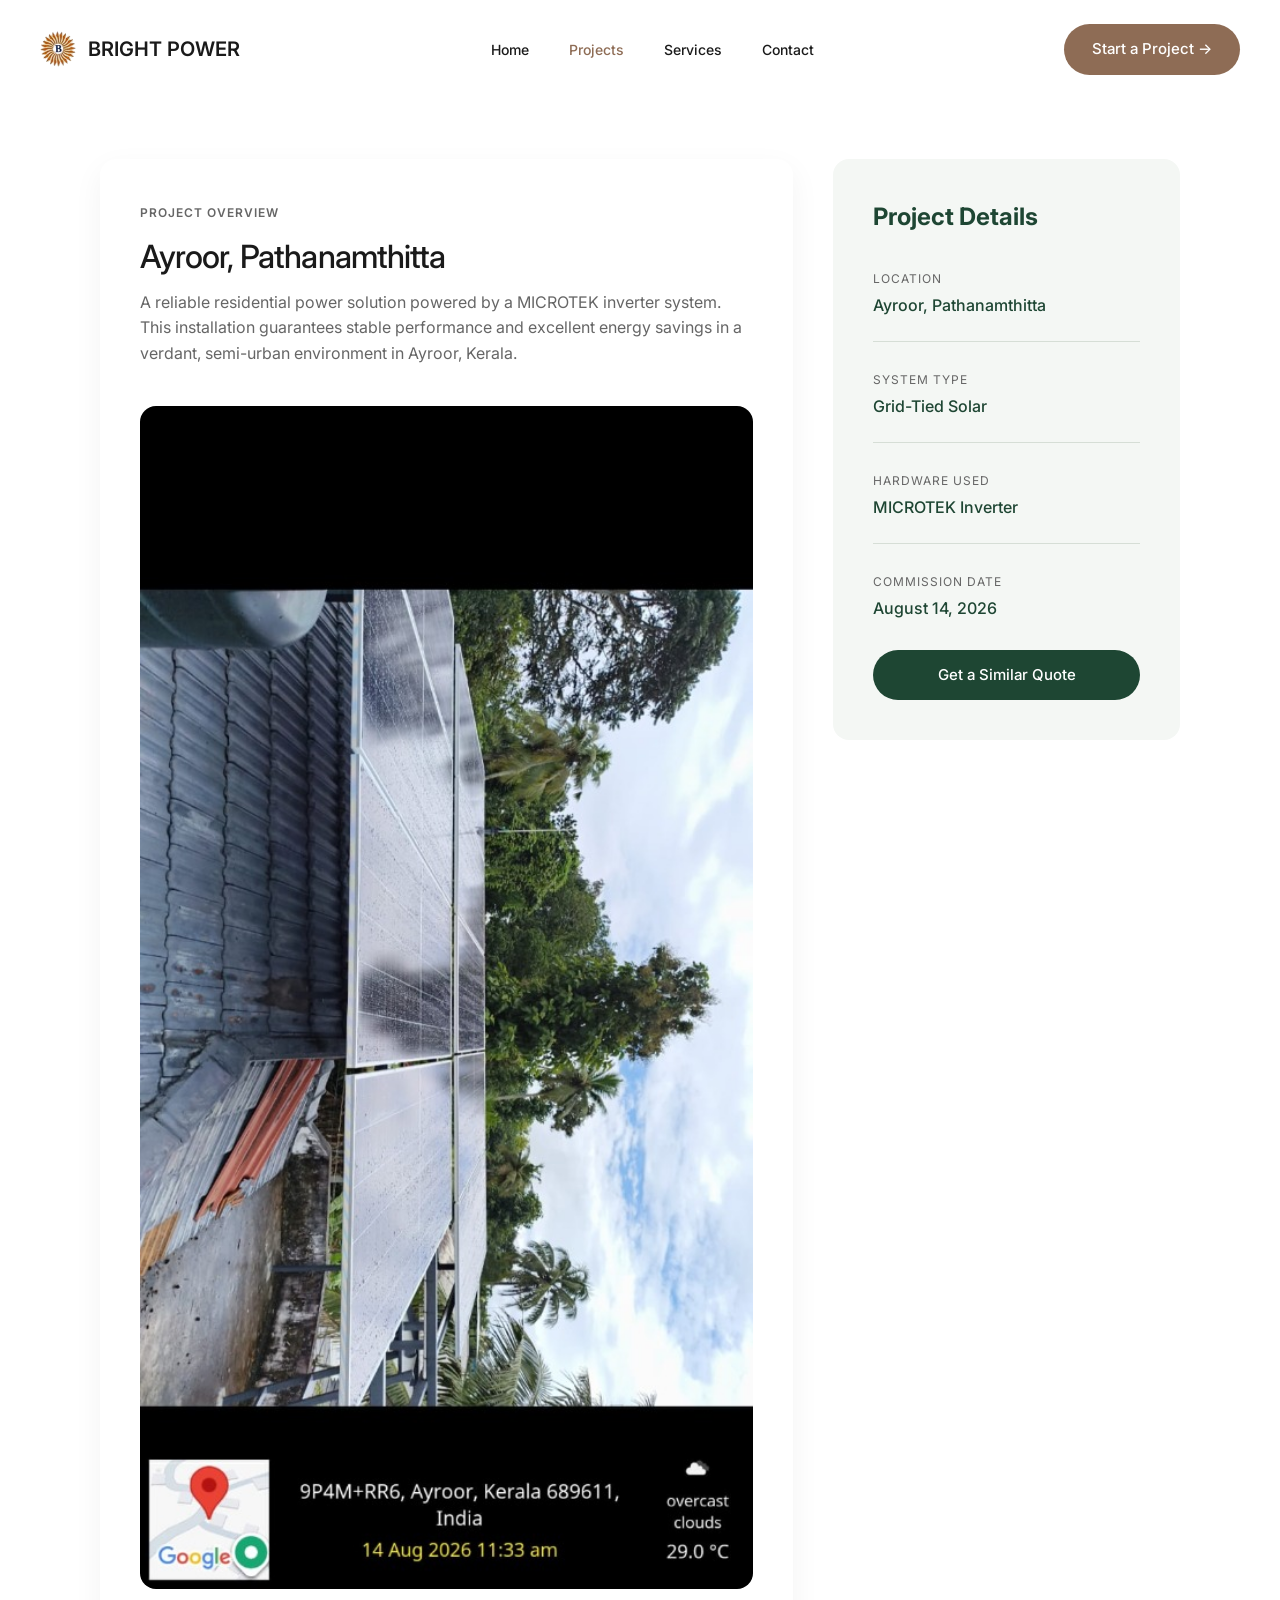
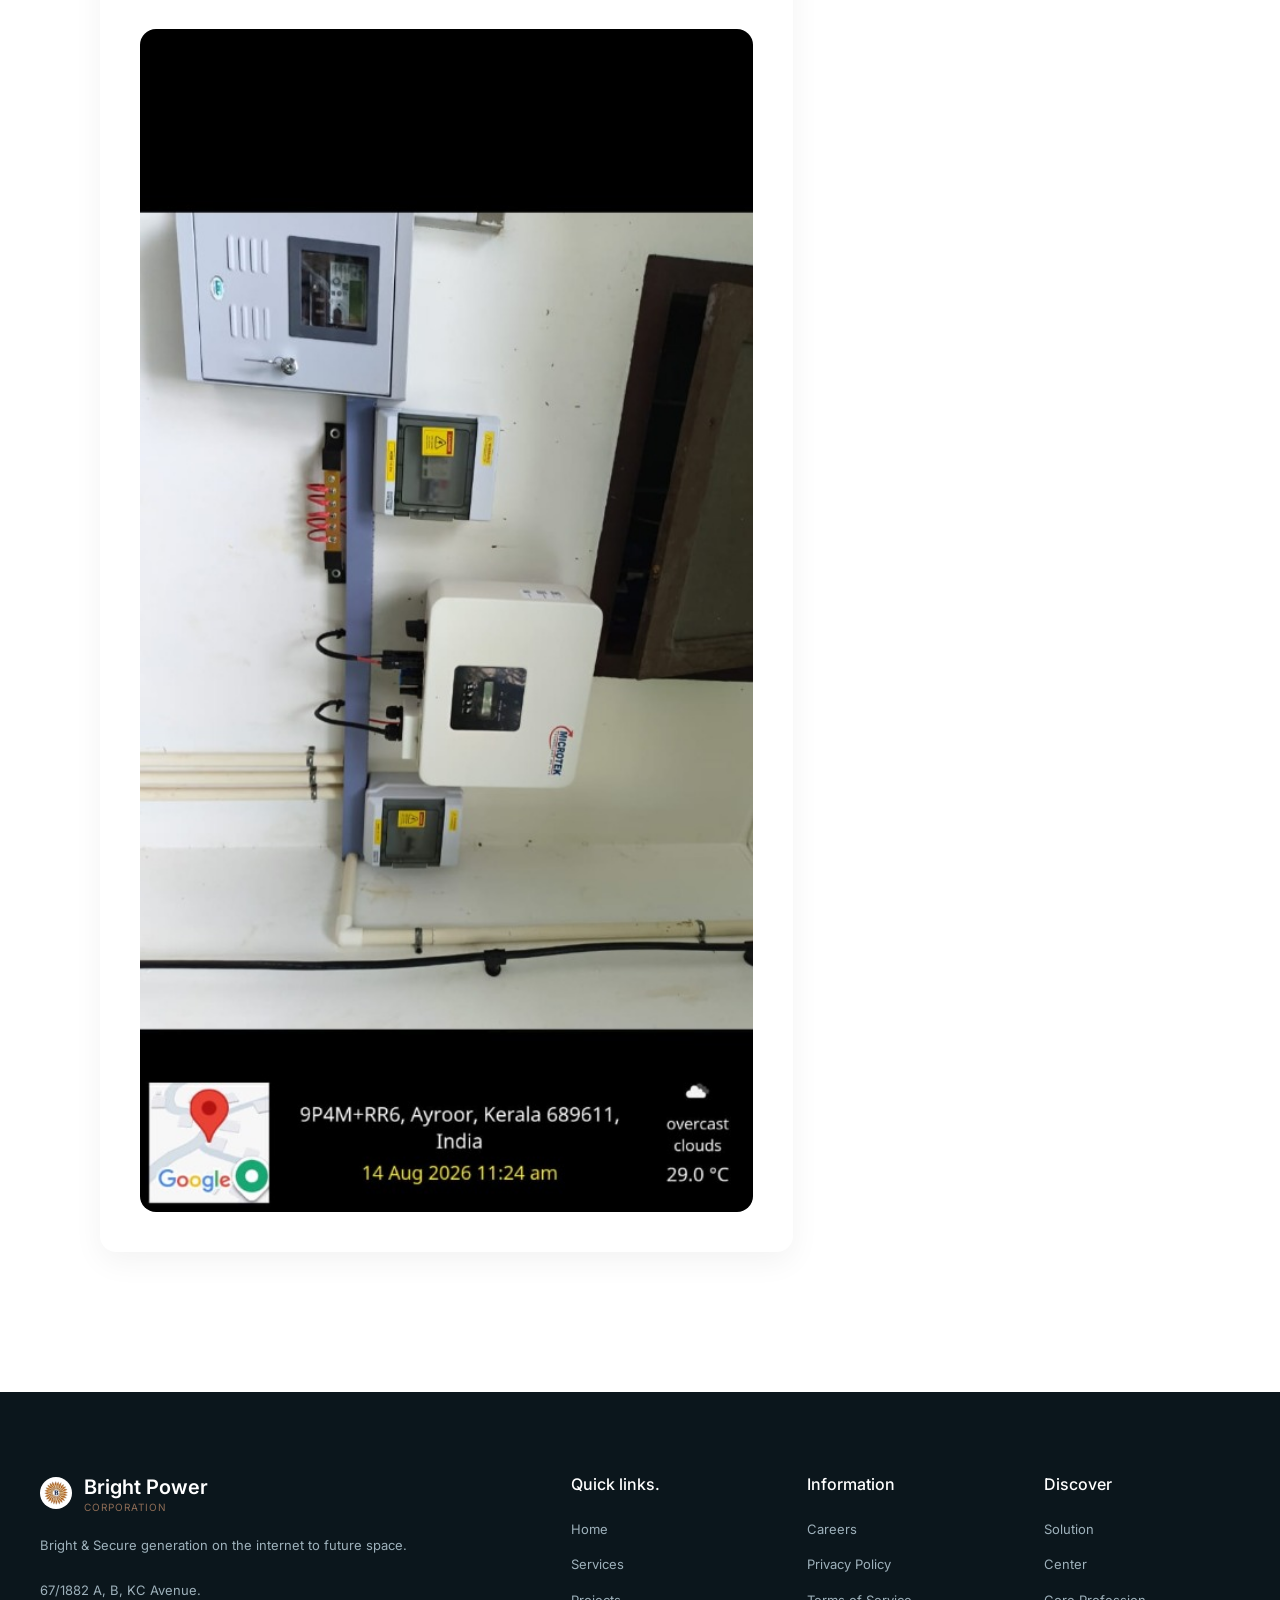
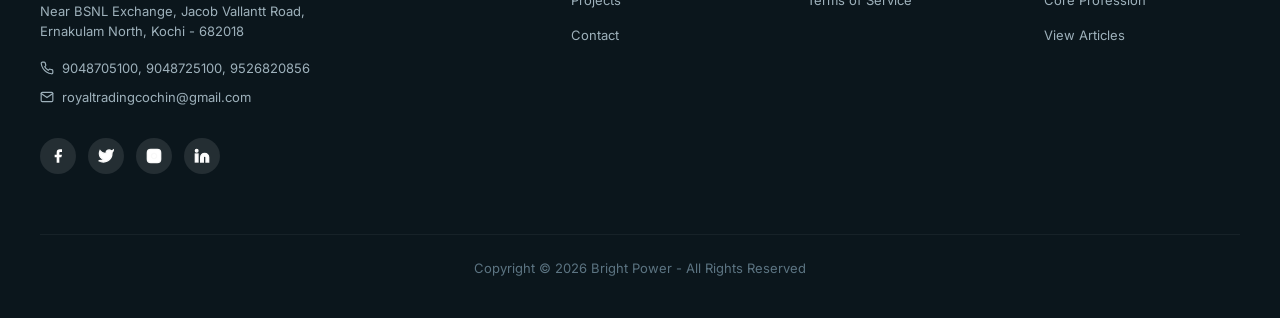
==== ayroor.html @ 122bc117 "Initial commit with fully built Bright Power 2.0 website" ====
<!DOCTYPE html>
<html lang="en">
<head>
    <meta charset="UTF-8">
    <meta name="viewport" content="width=device-width, initial-scale=1.0">
    <title>Ayroor Project | Bright Power</title>
    <link rel="stylesheet" href="style.css">
</head>
<body>

    <div class="page-wrapper">
        <header>
            <a href="index.html" class="logo">
                <img src="logo.png" alt="Bright Power Logo" style="height: 36px; width: auto; object-fit: contain;">
                BRIGHT POWER
            </a>
            <nav class="nav-links">
                <a href="index.html">Home</a>
                <a href="projects.html" style="color: var(--accent);">Projects</a>
                <a href="services.html">Services</a>
                <a href="contact.html">Contact</a>
            </nav>
            <a href="contact.html" class="btn">Start a Project &rarr;</a>
        </header>

        <div class="project-details-container" style="display: grid; grid-template-columns: 2fr 1fr; gap: 40px; padding: 60px; max-width: 1200px; margin: 0 auto;">
            <!-- Left Column: Overview -->
            <div class="project-overview" style="background: #fff; padding: 40px; border-radius: var(--radius-md); box-shadow: 0 10px 30px rgba(0,0,0,0.05);">
                <span style="font-size: 12px; font-weight: 600; color: var(--text-muted); letter-spacing: 1px; text-transform: uppercase;">Project Overview</span>
                <h1 style="font-size: 32px; color: #1A1A1A; margin: 16px 0;">Ayroor, Pathanamthitta</h1>
                <p style="color: var(--text-muted); line-height: 1.6; margin-bottom: 40px;">A reliable residential power solution powered by a MICROTEK inverter system. This installation guarantees stable performance and excellent energy savings in a verdant, semi-urban environment in Ayroor, Kerala.</p>
                <img src="ayroor_exterior.jpg" alt="Ayroor Solar Panels" style="border-radius: var(--radius-md); width: 100%; object-fit: cover;">
                <div style="margin-top: 40px;">
                   <img src="ayroor_interior.jpg" alt="Ayroor Inverter" style="border-radius: var(--radius-md); width: 100%; object-fit: cover;">
                </div>
            </div>
            
            <!-- Right Column: Details Sidebar -->
            <div class="project-sidebar" style="background: #F4F7F4; padding: 40px; border-radius: var(--radius-md); align-self: start;">
                <h3 style="font-size: 24px; color: #1E4633; margin-bottom: 30px;">Project Details</h3>
                
                <div class="detail-item" style="margin-bottom: 24px; padding-bottom: 24px; border-bottom: 1px solid #D6DED6;">
                    <span style="font-size: 12px; color: var(--text-muted); text-transform: uppercase; letter-spacing: 1px;">Location</span>
                    <p style="font-weight: 500; color: #1E4633; margin-top: 4px;">Ayroor, Pathanamthitta</p>
                </div>
                
                <div class="detail-item" style="margin-bottom: 24px; padding-bottom: 24px; border-bottom: 1px solid #D6DED6;">
                    <span style="font-size: 12px; color: var(--text-muted); text-transform: uppercase; letter-spacing: 1px;">System Type</span>
                    <p style="font-weight: 500; color: #1E4633; margin-top: 4px;">Grid-Tied Solar</p>
                </div>
                
                <div class="detail-item" style="margin-bottom: 24px; padding-bottom: 24px; border-bottom: 1px solid #D6DED6;">
                    <span style="font-size: 12px; color: var(--text-muted); text-transform: uppercase; letter-spacing: 1px;">Hardware Used</span>
                    <p style="font-weight: 500; color: #1E4633; margin-top: 4px;">MICROTEK Inverter</p>
                </div>
                
                <div class="detail-item" style="margin-bottom: 30px;">
                    <span style="font-size: 12px; color: var(--text-muted); text-transform: uppercase; letter-spacing: 1px;">Commission Date</span>
                    <p style="font-weight: 500; color: #1E4633; margin-top: 4px;">August 14, 2026</p>
                </div>
                
                <a href="contact.html" class="btn" style="width: 100%; background: #1E4633; color: #fff;">Get a Similar Quote</a>
            </div>
        </div>

        <!-- Footer -->
        <footer class="main-footer">
            <div class="footer-grid">
                <div class="footer-col">
                    <a href="index.html" class="logo">
                        <div style="background: #fff; border-radius: 50%; padding: 4px; display: inline-flex; align-items: center; justify-content: center; height: 32px; width: 32px;">
                            <img src="logo.png" alt="Bright Power Logo" style="height: 24px; width: auto;">
                        </div>
                        <div style="display: flex; flex-direction: column;">
                            <span>Bright Power</span>
                            <span style="font-size: 10px; font-weight: 400; color: var(--accent); letter-spacing: 1px; margin-top: -2px;">CORPORATION</span>
                        </div>
                    </a>
                    <p class="footer-tagline">Bright & Secure generation on the internet to future space.</p>
                    
                    <div class="footer-contact-info">
                        <p>
                            67/1882 A, B, KC Avenue.<br>
                            Near BSNL Exchange, Jacob Vallantt Road,<br>
                            Ernakulam North, Kochi - 682018
                        </p>
                        <p style="margin-top: 16px;">
                            <svg width="14" height="14" viewBox="0 0 24 24" fill="none" stroke="currentColor" stroke-width="2" stroke-linecap="round" stroke-linejoin="round" style="margin-top: 3px;"><path d="M22 16.92v3a2 2 0 0 1-2.18 2 19.79 19.79 0 0 1-8.63-3.07 19.5 19.5 0 0 1-6-6 19.79 19.79 0 0 1-3.07-8.67A2 2 0 0 1 4.11 2h3a2 2 0 0 1 2 1.72 12.84 12.84 0 0 0 .7 2.81 2 2 0 0 1-.45 2.11L8.09 9.91a16 16 0 0 0 6 6l1.27-1.27a2 2 0 0 1 2.11-.45 12.84 12.84 0 0 0 2.81.7A2 2 0 0 1 22 16.92z"></path></svg>
                            9048705100, 9048725100, 9526820856
                        </p>
                        <p>
                            <svg width="14" height="14" viewBox="0 0 24 24" fill="none" stroke="currentColor" stroke-width="2" stroke-linecap="round" stroke-linejoin="round" style="margin-top: 3px;"><path d="M4 4h16c1.1 0 2 .9 2 2v12c0 1.1-.9 2-2 2H4c-1.1 0-2-.9-2-2V6c0-1.1.9-2 2-2z"></path><polyline points="22,6 12,13 2,6"></polyline></svg>
                            <a href="mailto:royaltradingcochin@gmail.com">royaltradingcochin@gmail.com</a>
                        </p>
                    </div>

                    <div class="social-links">
                        <a href="https://www.facebook.com/share/1CF2pqu2Mk/?mibextid=wwXIfr" target="_blank" class="social-icon">
                            <svg viewBox="0 0 24 24" fill="currentColor" stroke="none"><path d="M18 2h-3a5 5 0 0 0-5 5v3H7v4h3v8h4v-8h3l1-4h-4V7a1 1 0 0 1 1-1h3z"></path></svg>
                        </a>
                        <a href="#" class="social-icon">
                            <svg viewBox="0 0 24 24" fill="none" stroke="currentColor" stroke-width="2"><path d="M23 3a10.9 10.9 0 0 1-3.14 1.53 4.48 4.48 0 0 0-7.86 3v1A10.66 10.66 0 0 1 3 4s-4 9 5 13a11.64 11.64 0 0 1-7 2c9 5 20 0 20-11.5a4.5 4.5 0 0 0-.08-.83A7.72 7.72 0 0 0 23 3z"></path></svg>
                        </a>
                        <a href="#" class="social-icon">
                            <svg viewBox="0 0 24 24" fill="none" stroke="currentColor" stroke-width="2"><rect x="2" y="2" width="20" height="20" rx="5" ry="5"></rect><path d="M16 11.37A4 4 0 1 1 12.63 8 4 4 0 0 1 16 11.37z"></path><line x1="17.5" y1="6.5" x2="17.51" y2="6.5"></line></svg>
                        </a>
                        <a href="#" class="social-icon">
                            <svg viewBox="0 0 24 24" fill="none" stroke="currentColor" stroke-width="2"><path d="M16 8a6 6 0 0 1 6 6v7h-4v-7a2 2 0 0 0-2-2 2 2 0 0 0-2 2v7h-4v-7a6 6 0 0 1 6-6z"></path><rect x="2" y="9" width="4" height="12"></rect><circle cx="4" cy="4" r="2"></circle></svg>
                        </a>
                    </div>
                </div>

                <div class="footer-col">
                    <h4>Quick links.</h4>
                    <ul class="footer-links">
                        <li><a href="index.html">Home</a></li>
                        <li><a href="services.html">Services</a></li>
                        <li><a href="projects.html">Projects</a></li>
                        <li><a href="contact.html">Contact</a></li>
                    </ul>
                </div>

                <div class="footer-col">
                    <h4>Information</h4>
                    <ul class="footer-links">
                        <li><a href="careers.html">Careers</a></li>
                        <li><a href="privacy.html">Privacy Policy</a></li>
                        <li><a href="terms.html">Terms of Service</a></li>
                    </ul>
                </div>

                <div class="footer-col">
                    <h4>Discover</h4>
                    <ul class="footer-links">
                        <li><a href="solution.html">Solution</a></li>
                        <li><a href="center.html">Center</a></li>
                        <li><a href="profession.html">Core Profession</a></li>
                        <li><a href="articles.html">View Articles</a></li>
                    </ul>
                </div>
            </div>

            <div class="footer-bottom">
                Copyright &copy; 2026 Bright Power - All Rights Reserved
            </div>
        </footer>
    </div>

</body>
</html>
---- style.css ----
@import url('https://fonts.googleapis.com/css2?family=Inter:wght@300;400;500;600&display=swap');

:root {
  --bg-outer: #C9D5D6;
  --bg-inner: #FFFFFF;
  --bg-light: #F4F4F4;
  --bg-dark: #202121;
  
  --accent: #8E6C55;
  --accent-hover: #735541;
  
  --text-dark: #1A1A1A;
  --text-muted: #666666;
  --text-light: #F9F9F9;
  
  --radius-lg: 32px;
  --radius-md: 16px;
  --radius-sm: 8px;
  
  --container-width: 1400px;
}

* {
  margin: 0;
  padding: 0;
  box-sizing: border-box;
}

body {
  font-family: 'Inter', sans-serif;
  background-color: var(--bg-inner);
  color: var(--text-dark);
  line-height: 1.5;
  padding: 0;
}

.page-wrapper {
  width: 100%;
  margin: 0;
  background-color: var(--bg-inner);
  border-radius: 0;
  overflow-x: hidden;
  box-shadow: none;
}

a {
  text-decoration: none;
  color: inherit;
}

img {
  max-width: 100%;
  display: block;
}

/* Typography */
h1 {
  font-size: clamp(3rem, 5vw, 4.5rem);
  font-weight: 500;
  line-height: 1.1;
  letter-spacing: -0.03em;
}

h2 {
  font-size: clamp(2rem, 3vw, 3rem);
  font-weight: 500;
  line-height: 1.15;
  letter-spacing: -0.02em;
}

/* Buttons */
.btn {
  display: inline-flex;
  align-items: center;
  justify-content: center;
  gap: 12px;
  background-color: var(--accent);
  color: #fff;
  padding: 14px 28px;
  border-radius: 40px;
  font-weight: 500;
  font-size: 15px;
  transition: all 0.3s ease;
  border: none;
  cursor: pointer;
}

.btn:hover {
  background-color: var(--accent-hover);
}

.btn-outline {
  background-color: transparent;
  border: 1px solid rgba(255,255,255,0.3);
  color: #fff;
}

.btn-outline:hover {
  background-color: rgba(255,255,255,0.1);
}

.icon-arrow {
  width: 16px;
  height: 16px;
}

/* Header */
header {
  display: flex;
  justify-content: space-between;
  align-items: center;
  padding: 24px 40px;
}

.logo {
  font-weight: 600;
  font-size: 20px;
  display: flex;
  align-items: center;
  gap: 12px;
}

.nav-links {
  display: flex;
  gap: 40px;
  font-size: 14px;
  font-weight: 500;
}

.nav-links a {
  color: var(--text-dark);
  transition: color 0.3s;
}

.nav-links a:hover {
  color: var(--accent);
}

/* Hero Section */
.hero {
  position: relative;
  margin: 0 20px 20px;
  border-radius: var(--radius-lg);
  overflow: hidden;
  height: 80vh;
  min-height: 600px;
  background-color: #eee;
}

.hero-img {
  width: 100%;
  height: 100%;
  object-fit: cover;
  transform: scale(1.15);
  will-change: transform;
}

.hero-content {
  position: absolute;
  top: 0;
  left: 0;
  width: 100%;
  height: 100%;
  padding: 60px;
  display: flex;
  flex-direction: column;
}

.hero-text {
  max-width: 600px;
  padding: 40px 0;
}

.hero-text h1 {
  color: #ffffff;
}

.hero-text p {
  margin: 20px 0 30px;
  font-size: 1.1rem;
  color: rgba(255, 255, 255, 0.9);
}

/* Hero Overlays */
.hero-overlays {
  margin-top: auto;
  display: flex;
  justify-content: space-between;
  align-items: flex-end;
  pointer-events: none;
}

.hero-overlays > * {
  pointer-events: auto;
}

.service-tags {
  display: flex;
  flex-wrap: wrap;
  gap: 12px;
  max-width: 400px;
}

.tag {
  background-color: rgba(255, 255, 255, 0.9);
  padding: 10px 20px;
  border-radius: 40px;
  font-size: 14px;
  font-weight: 500;
  box-shadow: 0 4px 10px rgba(0,0,0,0.05);
}

.mini-projects {
  display: flex;
  gap: 20px;
}

.mini-card {
  background: #fff;
  padding: 12px;
  border-radius: var(--radius-md);
  display: flex;
  align-items: center;
  gap: 16px;
  box-shadow: 0 10px 30px rgba(0,0,0,0.1);
}

.mini-card img {
  width: 80px;
  height: 80px;
  object-fit: cover;
  border-radius: var(--radius-sm);
}

.mini-card h4 {
  font-size: 14px;
  font-weight: 600;
  width: 120px;
}

/* Process Section */
.process-section {
  padding: 100px 60px;
  background-color: var(--bg-light);
}

.process-header h2 {
  max-width: 500px;
  margin-bottom: 20px;
}

.process-header p {
  color: var(--text-muted);
  max-width: 400px;
  margin-bottom: 60px;
}

.process-grid {
  display: grid;
  grid-template-columns: 1fr 1fr;
  gap: 60px;
  align-items: center;
}

.process-list {
  display: flex;
  flex-direction: column;
}

.process-item {
  display: flex;
  align-items: center;
  padding: 24px 30px;
  border-radius: var(--radius-sm);
  transition: background-color 0.3s;
  cursor: pointer;
}

.process-item:hover, .process-item.active {
  background-color: #E6E1DC; /* Soft bronze/beige */
}

.p-num {
  font-size: 16px;
  color: var(--text-muted);
  width: 50px;
}

.p-title {
  flex: 1;
  font-size: 18px;
  font-weight: 500;
}

.p-icon {
  width: 40px;
  height: 40px;
  border-radius: 50%;
  border: 1px solid var(--text-muted);
  display: flex;
  align-items: center;
  justify-content: center;
  color: var(--text-muted);
  transition: all 0.3s;
}

.process-item:hover .p-icon, .process-item.active .p-icon {
  background-color: var(--accent);
  border-color: var(--accent);
  color: #fff;
}

.process-image img {
  width: 100%;
  border-radius: var(--radius-lg);
  object-fit: cover;
  height: 500px;
}

/* Dark Projects Section */
.projects-section {
  background-color: var(--bg-dark);
  color: var(--text-light);
  margin: 0 20px 20px;
  padding: 80px 60px;
  border-radius: var(--radius-lg);
  display: grid;
  grid-template-columns: 1fr 2fr;
  gap: 60px;
}

.proj-header {
  display: flex;
  flex-direction: column;
  justify-content: center;
}

.proj-header h2 {
  margin-bottom: 24px;
}

.proj-header p {
  color: #A0A0A0;
  margin-bottom: 40px;
}

.proj-cards {
  display: flex;
  gap: 20px;
}

.p-card {
  flex: 1;
  background-color: rgba(255,255,255,0.05);
  border-radius: var(--radius-md);
  padding: 16px;
  display: flex;
  flex-direction: column;
  transition: transform 0.3s;
}

.p-card:hover {
  transform: translateY(-10px);
}

.p-card .card-tag {
  align-self: flex-start;
  background: rgba(255,255,255,0.8);
  color: var(--text-dark);
  padding: 6px 14px;
  border-radius: 20px;
  font-size: 12px;
  font-weight: 500;
  margin-bottom: -40px; /* pull image up slightly behind tag */
  z-index: 2;
  position: relative;
  margin-left: 10px;
  margin-top: 10px;
}

.p-card img {
  width: 100%;
  height: 280px;
  object-fit: cover;
  border-radius: var(--radius-sm);
  margin-bottom: 20px;
}

.p-card h4 {
  font-size: 16px;
  margin-bottom: 4px;
}

.p-card p {
  font-size: 13px;
  color: #A0A0A0;
  margin-bottom: 16px;
}

.p-link {
  font-size: 13px;
  color: #fff;
  display: flex;
  align-items: center;
  justify-content: space-between;
  border-top: 1px solid rgba(255,255,255,0.1);
  padding-top: 16px;
  margin-top: auto;
}

/* Generic Layout specific to inner pages */
.inner-header {
  padding: 60px;
  text-align: center;
  max-width: 800px;
  margin: 0 auto;
}

.inner-content {
  padding: 0 60px 80px;
}

/* Contact Specific */
.contact-grid {
  display: grid;
  grid-template-columns: 1fr 1fr;
  gap: 60px;
}

.form-field {
  margin-bottom: 24px;
}

.form-field label {
  display: block;
  font-size: 14px;
  font-weight: 500;
  margin-bottom: 8px;
}

.form-field input, .form-field textarea {
  width: 100%;
  padding: 16px;
  background-color: var(--bg-light);
  border: 1px solid transparent;
  border-radius: var(--radius-sm);
  font-family: inherit;
  font-size: 15px;
  transition: border-color 0.3s;
}

.form-field input:focus, .form-field textarea:focus {
  outline: none;
  border-color: var(--accent);
}

/* Subsidy Process */
.subsidy-process-section {
    padding: 80px 60px;
}

.subsidy-container {
    background-color: #F7F9F7;
    border-radius: 32px;
    padding: 60px 40px;
    margin: 0 auto;
    max-width: 1200px;
}

.subsidy-row {
    display: flex;
    justify-content: space-between;
    align-items: center;
    flex-wrap: nowrap;
}

.subsidy-divider {
    border-top: 1px dashed #D6DED6;
    margin: 40px 0;
}

.subsidy-step {
    display: flex;
    flex-direction: column;
    align-items: center;
    text-align: center;
    flex: 1;
    padding: 0 10px;
}

.step-num {
    font-size: 32px;
    font-weight: 600;
    color: #9CB2A1;
    margin-bottom: 8px;
}

.step-name {
    font-size: 14px;
    font-weight: 500;
    color: #1E4633;
    line-height: 1.3;
}

.step-arrow {
    color: #E8B851;
    font-size: 20px;
    margin-top: -20px;
}

.highlight-step .step-num,
.highlight-step .step-name {
    color: #E8B851;
}

/* Footer */
.main-footer {
  background-color: #0b161c;
  color: var(--text-light);
  padding: 80px 40px 40px;
  margin-top: 80px;
}

.footer-grid {
  display: grid;
  grid-template-columns: 2.5fr 1fr 1fr 1fr;
  gap: 40px;
  max-width: 1400px;
  margin: 0 auto;
}

.footer-col h4 {
  font-size: 16px;
  margin-bottom: 24px;
  color: #fff;
  font-weight: 500;
}

.footer-col .logo {
  display: flex;
  align-items: center;
  gap: 12px;
  font-weight: 600;
  font-size: 20px;
  color: #fff;
  margin-bottom: 20px;
}

.footer-tagline {
  font-size: 13px;
  color: #9eb1bb;
  margin-bottom: 24px;
  line-height: 1.6;
}

.footer-contact-info {
  font-size: 13px;
  color: #9eb1bb;
  margin-bottom: 24px;
  line-height: 1.6;
}

.footer-contact-info p {
  margin-bottom: 8px;
  display: flex;
  align-items: flex-start;
  gap: 8px;
}

.social-links {
  display: flex;
  gap: 12px;
  margin-top: 30px;
}

.social-icon {
  width: 36px;
  height: 36px;
  border-radius: 50%;
  background: rgba(255, 255, 255, 0.1);
  display: flex;
  align-items: center;
  justify-content: center;
  transition: background 0.3s;
}

.social-icon:hover {
  background: rgba(255, 255, 255, 0.2);
}

.social-icon svg {
  width: 16px;
  height: 16px;
  fill: #fff;
}

.footer-links {
  list-style: none;
  font-size: 13px;
  color: #9eb1bb;
}

.footer-links li {
  margin-bottom: 16px;
}

.footer-links a {
  transition: color 0.3s;
}

.footer-links a:hover {
  color: #fff;
}

.footer-bottom {
  max-width: 1400px;
  margin: 60px auto 0;
  padding-top: 24px;
  border-top: 1px solid rgba(255, 255, 255, 0.05);
  text-align: center;
  font-size: 13px;
  color: #5c7482;
}

@media (max-width: 992px) {
  .process-grid, .projects-section, .contact-grid, .footer-grid, .project-details-container {
    grid-template-columns: 1fr;
  }
  .hero-overlays {
    flex-direction: column;
    align-items: flex-start;
    gap: 20px;
  }
  .mini-projects {
    flex-direction: column;
  }
  .nav-links {
    display: none;
  }
  .subsidy-row {
      flex-direction: column;
      gap: 30px;
  }
  .step-arrow {
      transform: rotate(90deg);
      margin: 10px 0;
  }
  .subsidy-divider {
      display: none;
  }
}
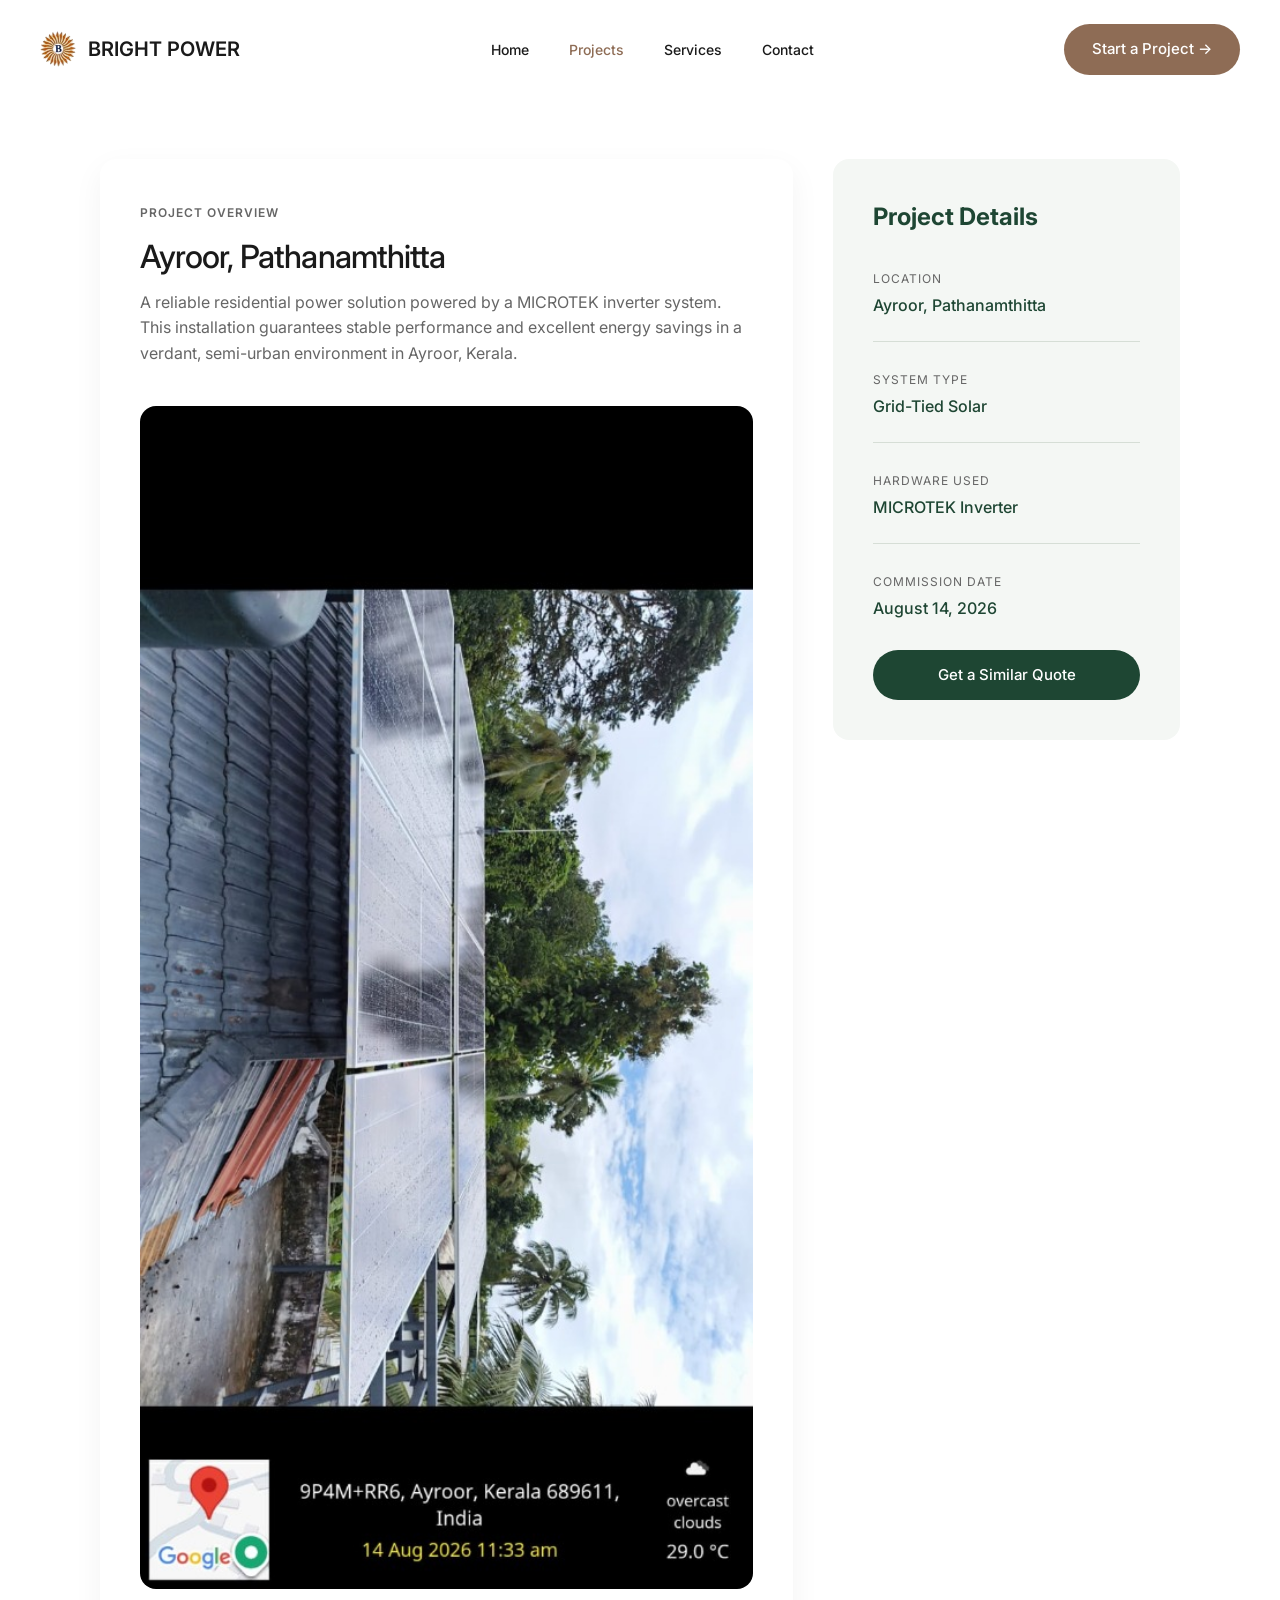
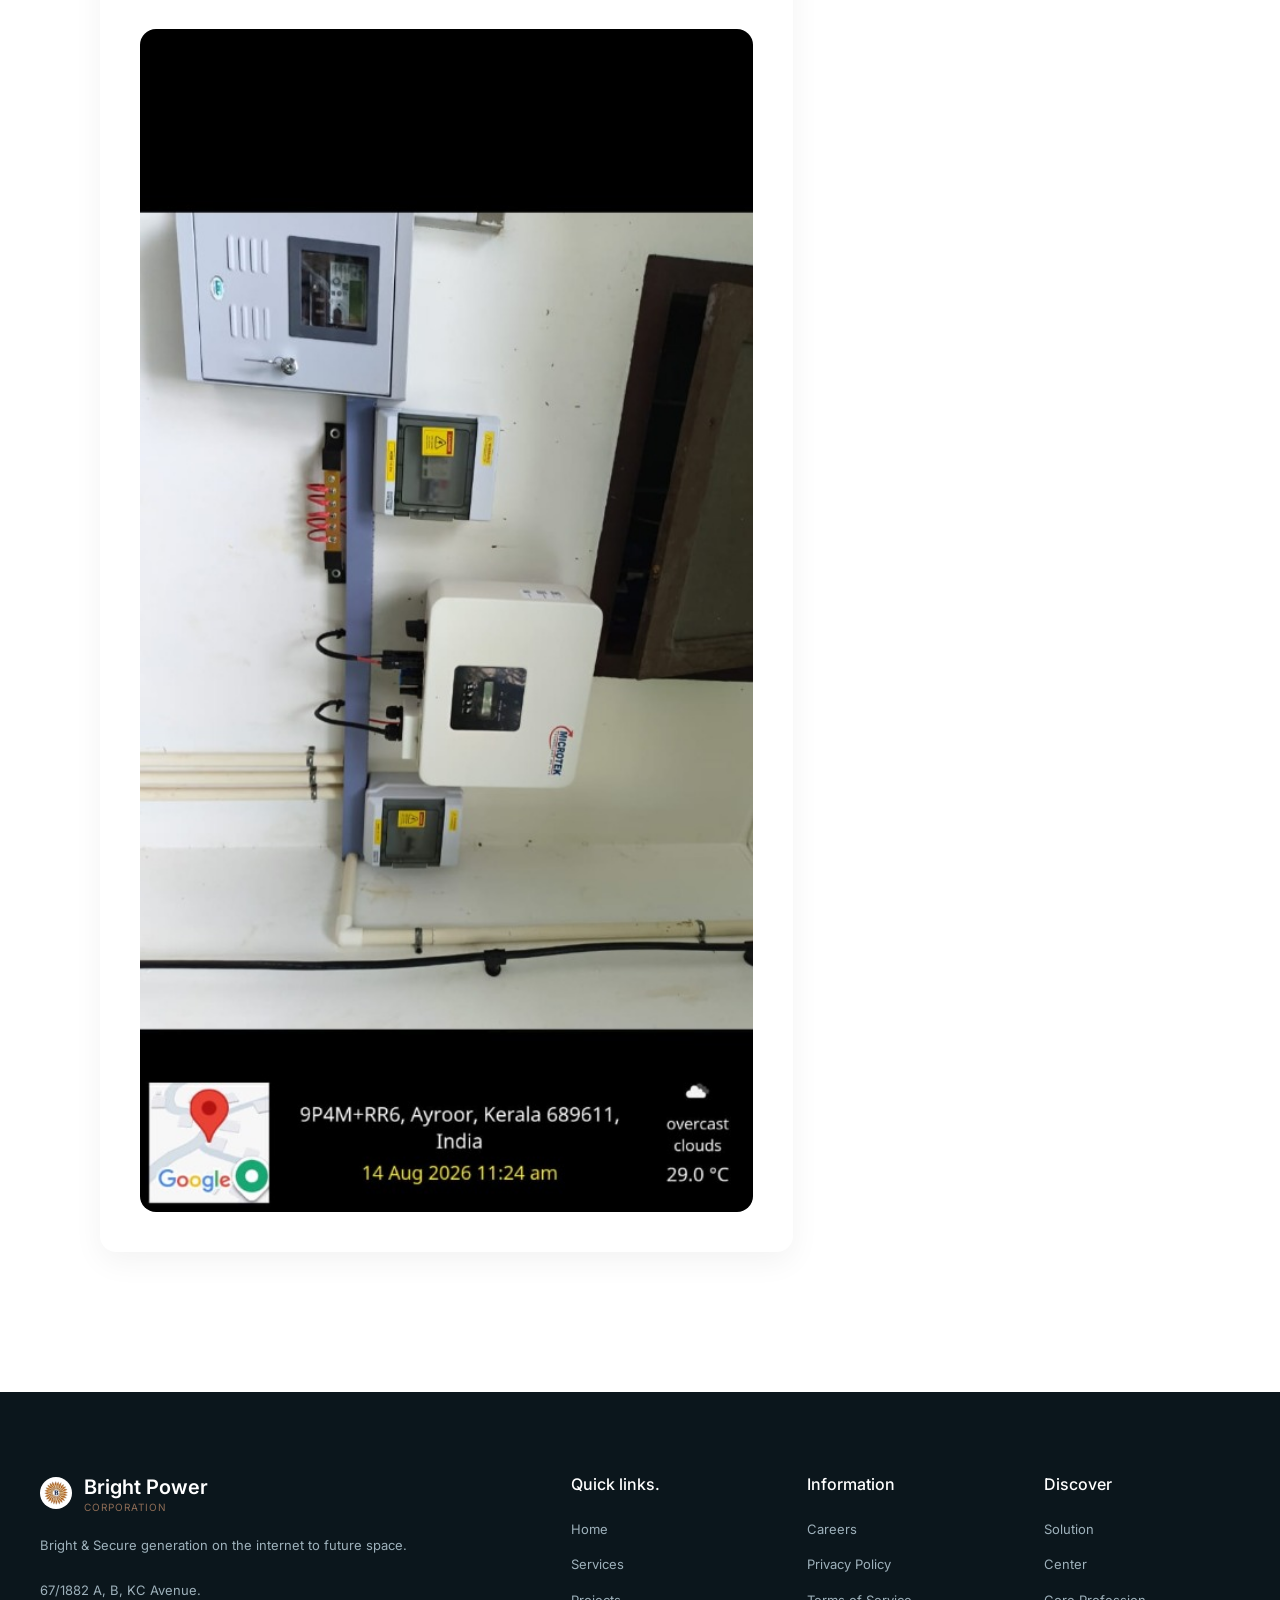
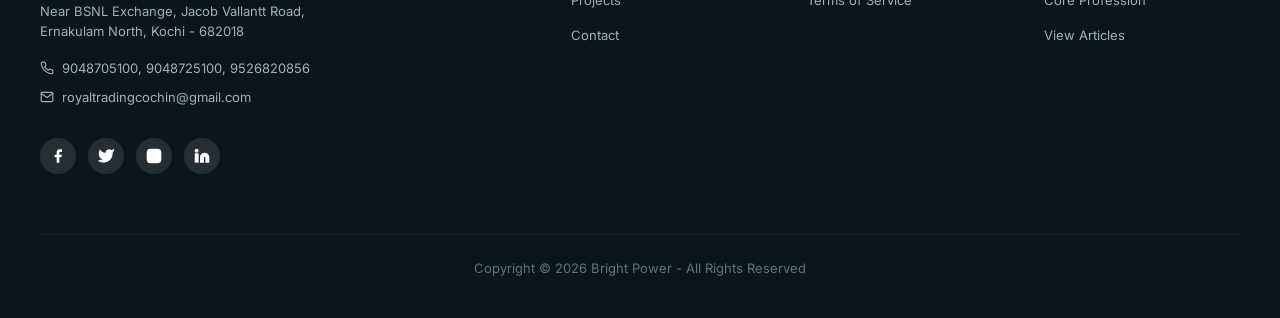
==== commit 69d0db2b: "feat: update social media links with valid Instagram URL across all pages" ====
--- a/ayroor.html
+++ b/ayroor.html
@@ -101,8 +101,8 @@
                         <a href="#" class="social-icon">
                             <svg viewBox="0 0 24 24" fill="none" stroke="currentColor" stroke-width="2"><path d="M23 3a10.9 10.9 0 0 1-3.14 1.53 4.48 4.48 0 0 0-7.86 3v1A10.66 10.66 0 0 1 3 4s-4 9 5 13a11.64 11.64 0 0 1-7 2c9 5 20 0 20-11.5a4.5 4.5 0 0 0-.08-.83A7.72 7.72 0 0 0 23 3z"></path></svg>
                         </a>
-                        <a href="#" class="social-icon">
-                            <svg viewBox="0 0 24 24" fill="none" stroke="currentColor" stroke-width="2"><rect x="2" y="2" width="20" height="20" rx="5" ry="5"></rect><path d="M16 11.37A4 4 0 1 1 12.63 8 4 4 0 0 1 16 11.37z"></path><line x1="17.5" y1="6.5" x2="17.51" y2="6.5"></line></svg>
+                        <a href="https://www.instagram.com/bright__solar?stkn=MThpdmZjdDZzMGtzcQ==" target="_blank" class="social-icon">
+                            <svg viewBox="0 0 24 24" fill="none" stroke="currentColor" stroke-width="2" stroke-linecap="round" stroke-linejoin="round"><rect x="2" y="2" width="20" height="20" rx="5" ry="5"></rect><path d="M16 11.37A4 4 0 1 1 12.63 8 4 4 0 0 1 16 11.37z"></path><line x1="17.5" y1="6.5" x2="17.51" y2="6.5"></line></svg>
                         </a>
                         <a href="#" class="social-icon">
                             <svg viewBox="0 0 24 24" fill="none" stroke="currentColor" stroke-width="2"><path d="M16 8a6 6 0 0 1 6 6v7h-4v-7a2 2 0 0 0-2-2 2 2 0 0 0-2 2v7h-4v-7a6 6 0 0 1 6-6z"></path><rect x="2" y="9" width="4" height="12"></rect><circle cx="4" cy="4" r="2"></circle></svg>
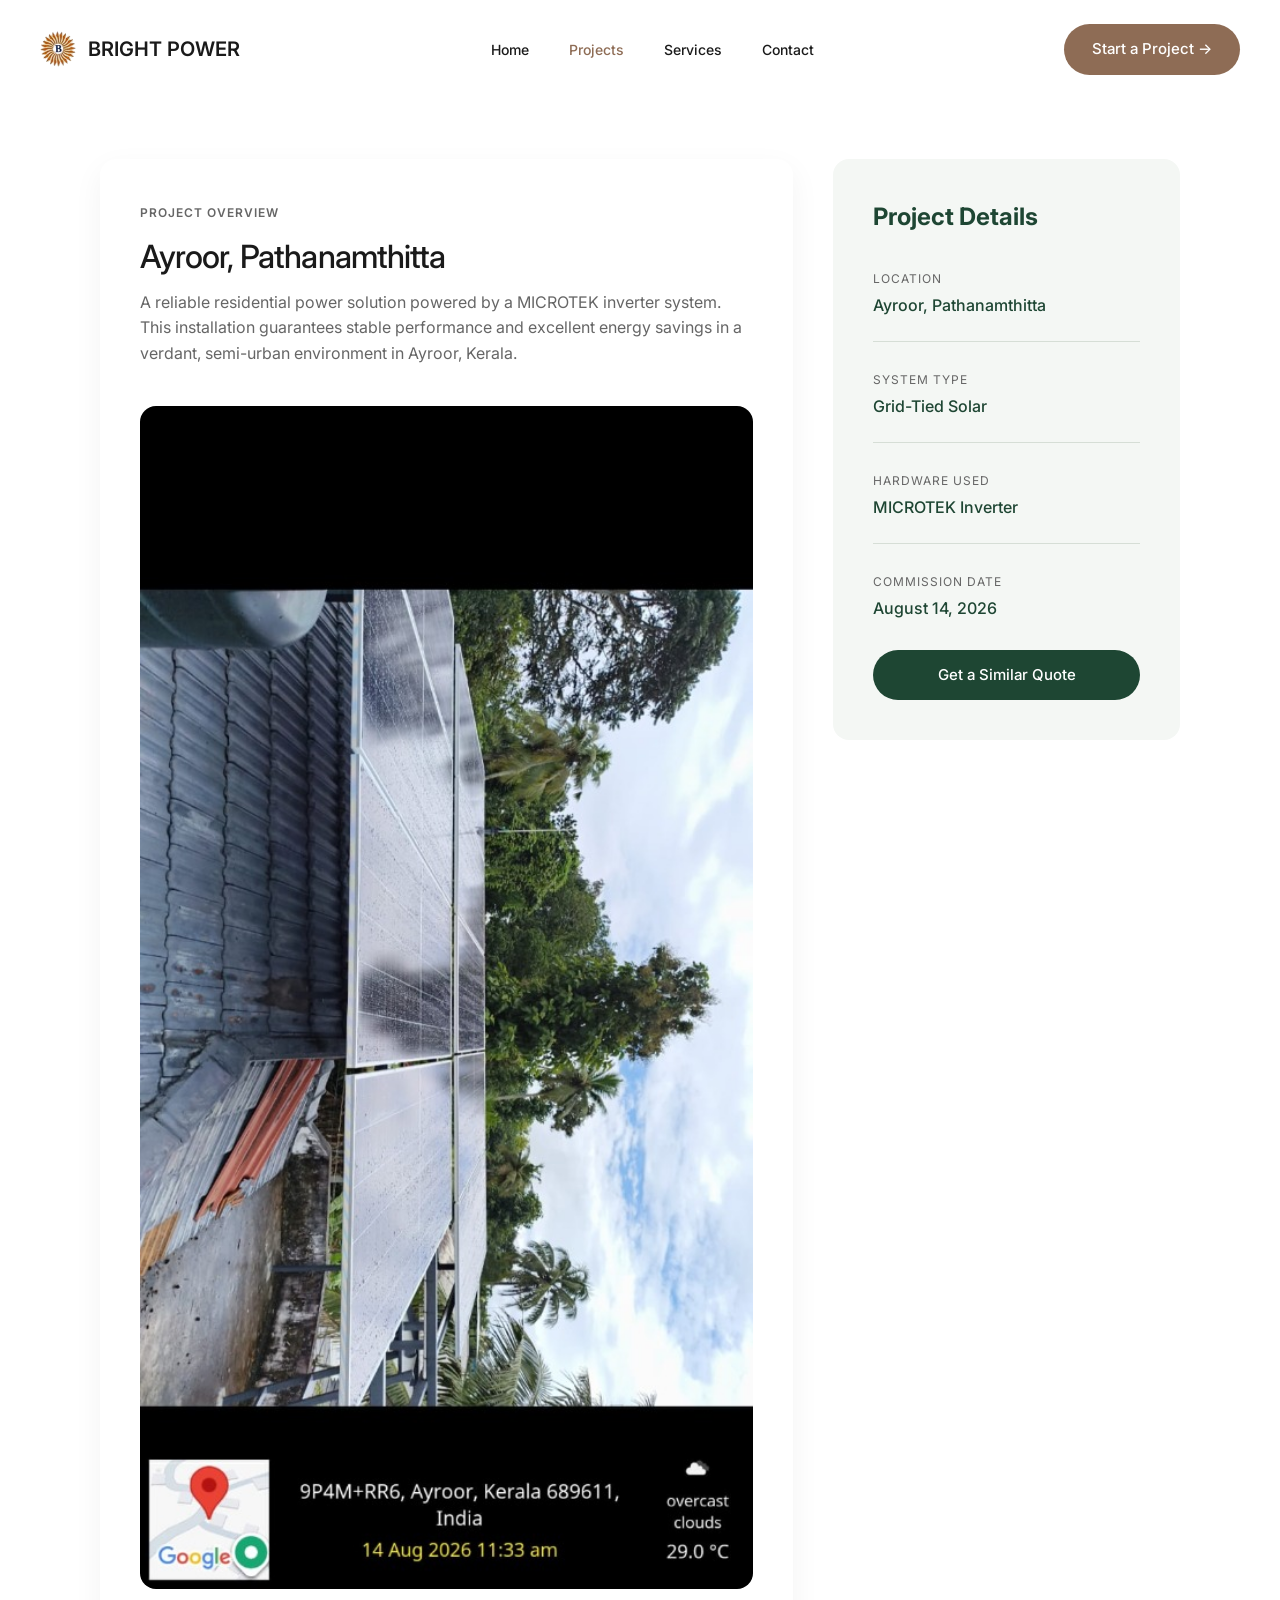
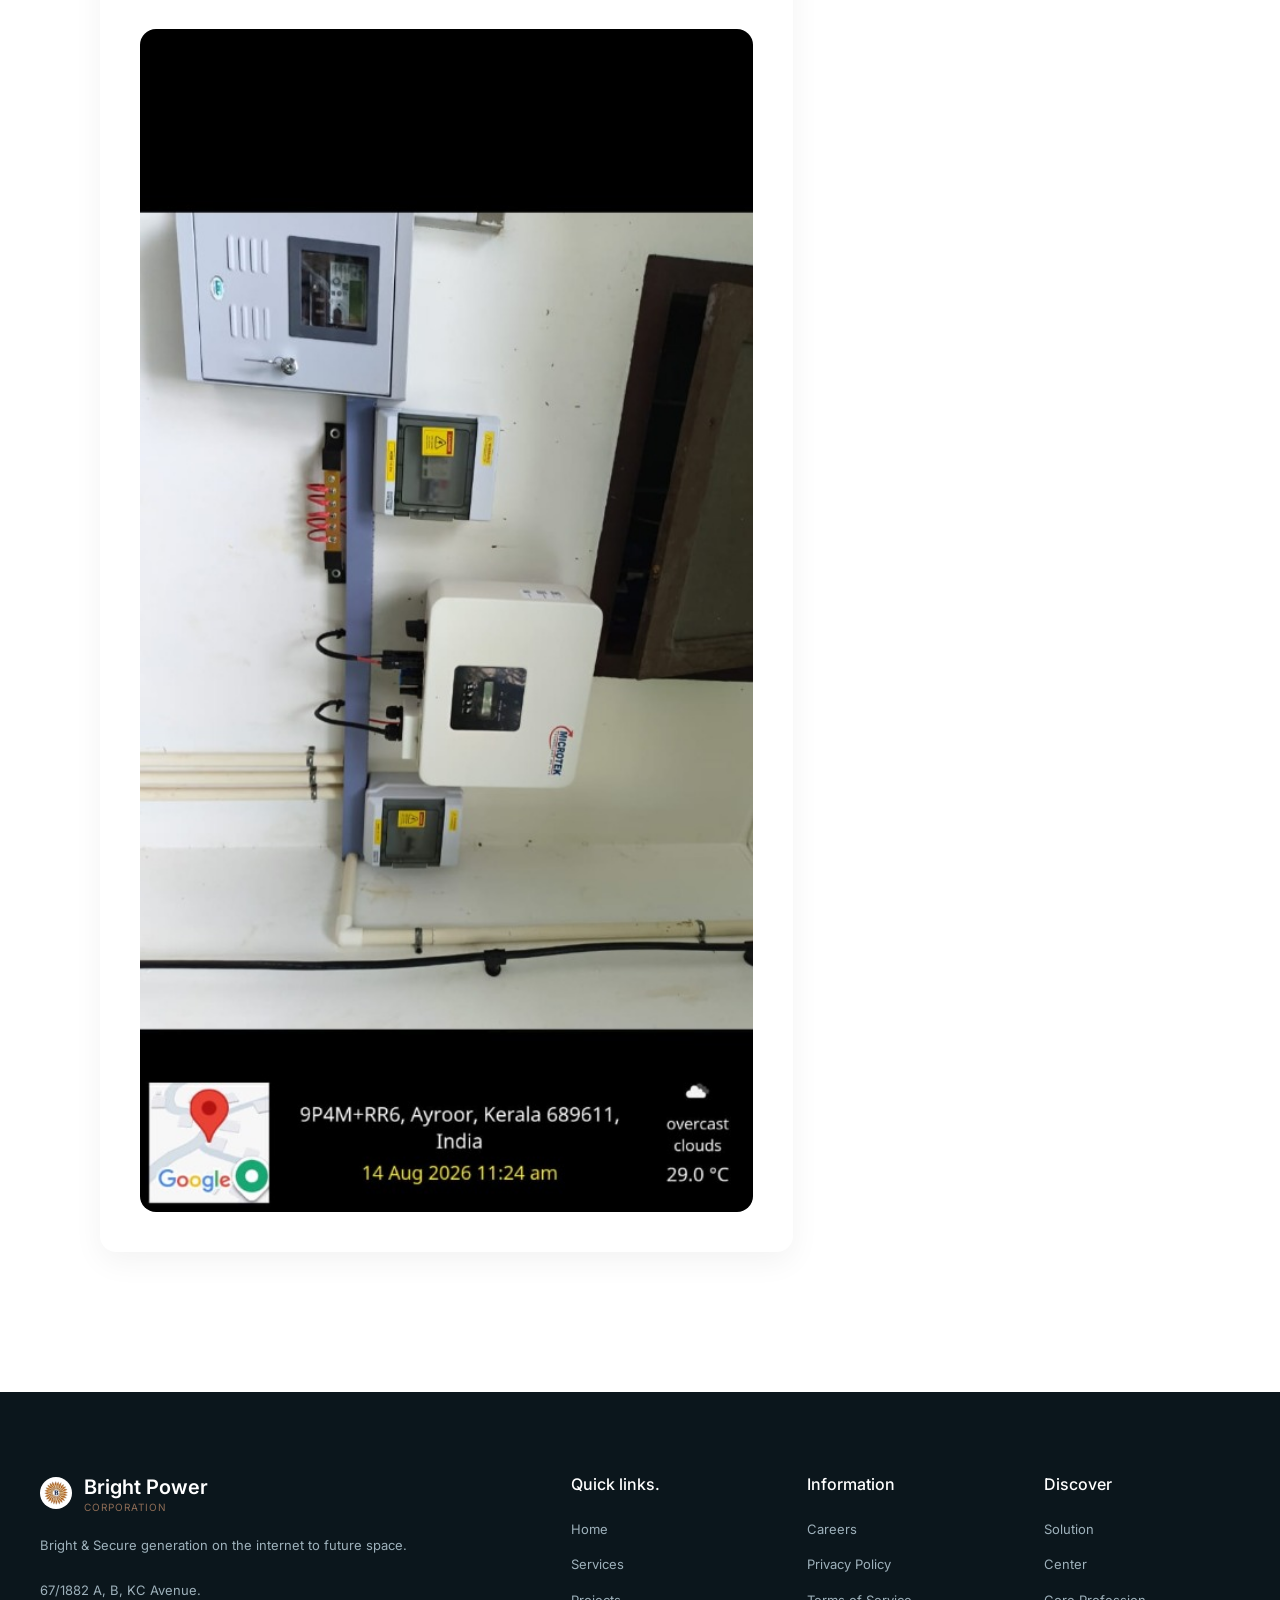
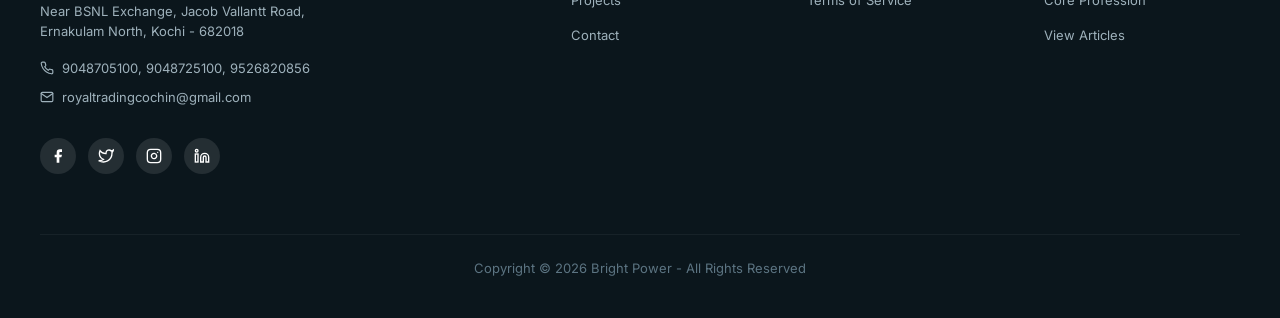
==== commit b8ed946b: "feat: add responsive mobile navigation menu and toggle functionality across all pages" ====
--- a/ayroor.html
+++ b/ayroor.html
@@ -21,6 +21,9 @@
                 <a href="contact.html">Contact</a>
             </nav>
             <a href="contact.html" class="btn">Start a Project &rarr;</a>
+            <button class="menu-toggle" aria-label="Toggle navigation">
+                <svg viewBox="0 0 24 24" fill="none" stroke-width="2" stroke-linecap="round" stroke-linejoin="round"><line x1="3" y1="12" x2="21" y2="12"></line><line x1="3" y1="6" x2="21" y2="6"></line><line x1="3" y1="18" x2="21" y2="18"></line></svg>
+            </button>
         </header>
 
         <div class="project-details-container" style="display: grid; grid-template-columns: 2fr 1fr; gap: 40px; padding: 60px; max-width: 1200px; margin: 0 auto;">
@@ -146,5 +149,16 @@
         </footer>
     </div>
 
+    <script>
+        document.addEventListener('DOMContentLoaded', () => {
+            const menuToggle = document.querySelector('.menu-toggle');
+            const navLinks = document.querySelector('.nav-links');
+            if (menuToggle && navLinks) {
+                menuToggle.addEventListener('click', () => {
+                    navLinks.classList.toggle('active');
+                });
+            }
+        });
+    </script>
 </body>
 </html>
--- a/style.css
+++ b/style.css
@@ -582,6 +582,7 @@
   align-items: center;
   justify-content: center;
   transition: background 0.3s;
+  color: #fff;
 }
 
 .social-icon:hover {
@@ -591,7 +592,6 @@
 .social-icon svg {
   width: 16px;
   height: 16px;
-  fill: #fff;
 }
 
 .footer-links {
@@ -622,6 +622,19 @@
   color: #5c7482;
 }
 
+.menu-toggle {
+  display: none;
+  background: none;
+  border: none;
+  cursor: pointer;
+  padding: 8px;
+}
+.menu-toggle svg {
+  width: 28px;
+  height: 28px;
+  stroke: var(--text-dark);
+}
+
 @media (max-width: 992px) {
   .process-grid, .projects-section, .contact-grid, .footer-grid, .project-details-container {
     grid-template-columns: 1fr;
@@ -634,9 +647,62 @@
   .mini-projects {
     flex-direction: column;
   }
+  
+  .menu-toggle {
+    display: block;
+    z-index: 1001;
+  }
+  
+  header .btn {
+    display: none;
+  }
+
   .nav-links {
-    display: none;
-  }
+    position: fixed;
+    top: 0;
+    right: -100%;
+    width: 250px;
+    height: 100vh;
+    background: #fff;
+    flex-direction: column;
+    padding: 80px 40px;
+    box-shadow: -5px 0 30px rgba(0,0,0,0.1);
+    transition: right 0.3s ease;
+    z-index: 1000;
+  }
+
+  .nav-links.active {
+    right: 0;
+  }
+  
+  /* Mobile Spacing Overrides */
+  section, .inner-header, .projects-section, .subsidy-process-section, .project-details-container {
+    padding-left: 20px !important;
+    padding-right: 20px !important;
+  }
+  
+  section[style*="padding: 100px"], .inner-header {
+    padding-top: 60px !important;
+    padding-bottom: 60px !important;
+  }
+
+  .hero {
+    min-height: 400px;
+    height: auto;
+  }
+
+  .hero-content {
+    padding: 40px 20px !important;
+  }
+  
+  header {
+    padding: 20px !important;
+  }
+  
+  .project-overview, .project-sidebar {
+    padding: 30px !important;
+  }
+
   .subsidy-row {
       flex-direction: column;
       gap: 30px;
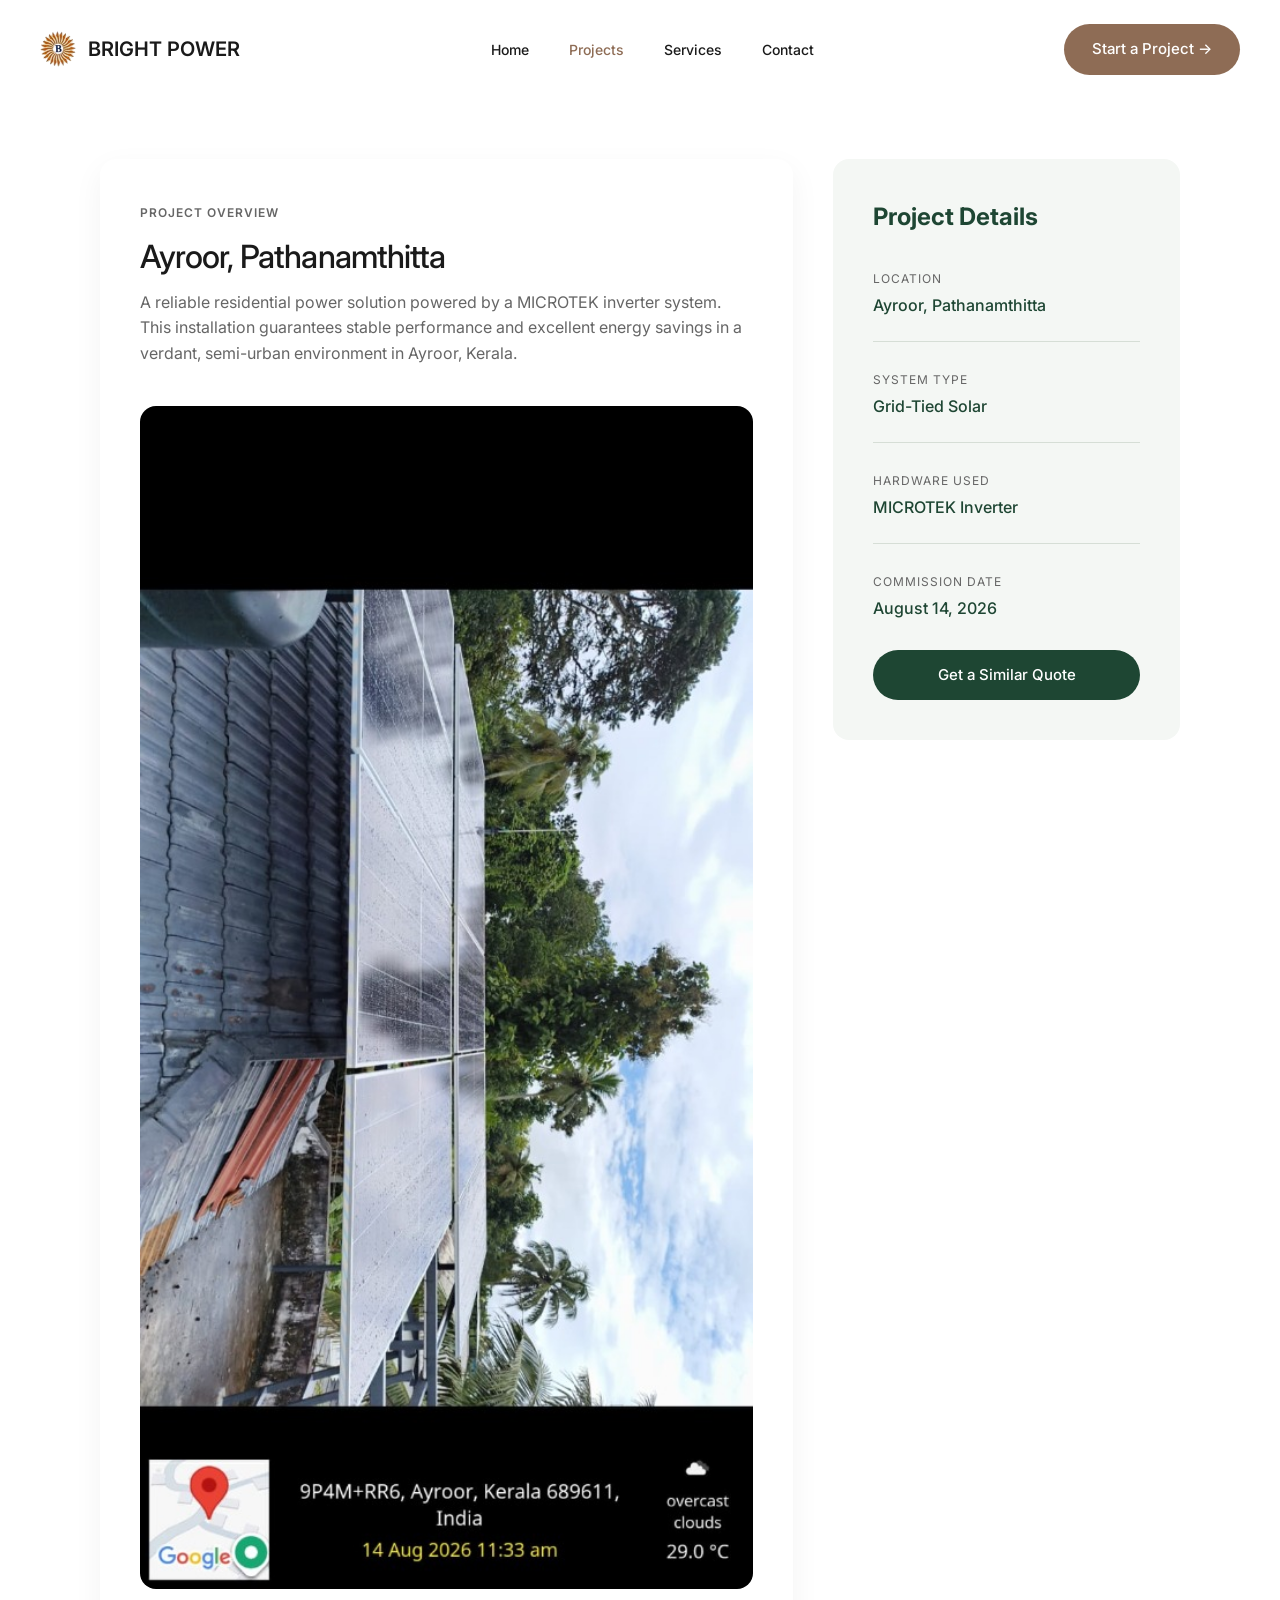
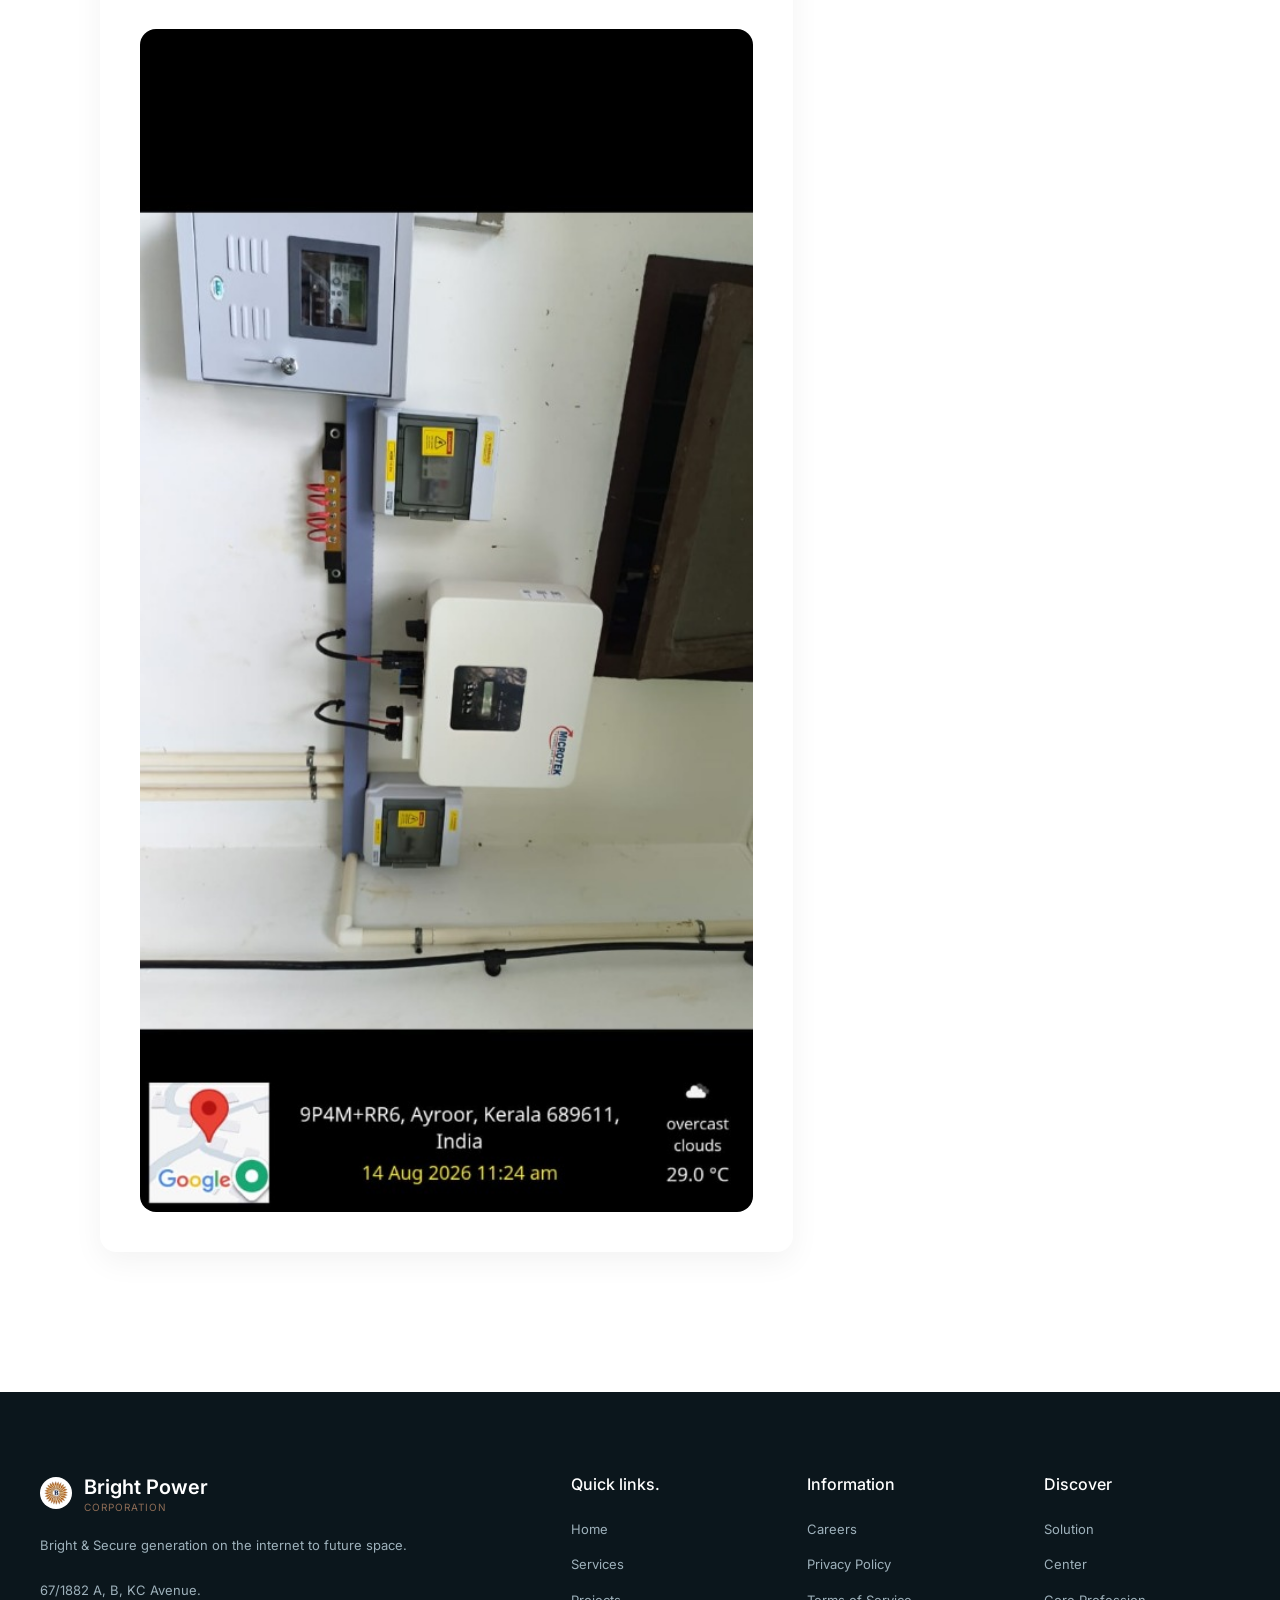
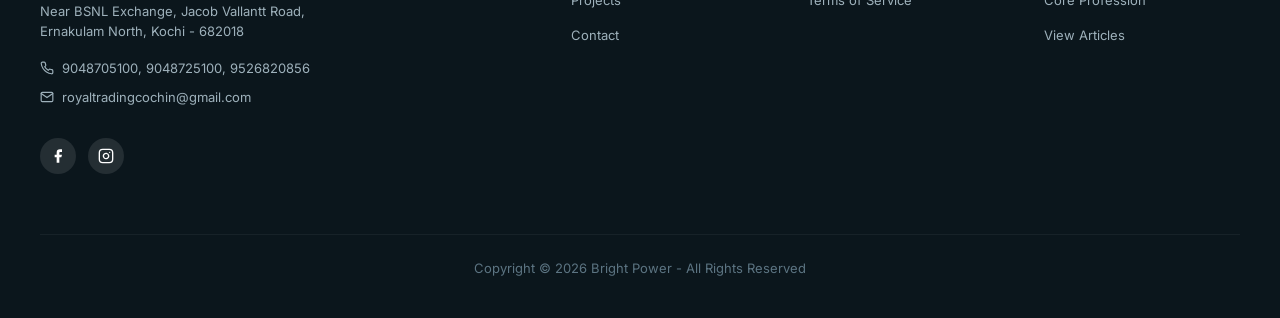
==== commit 02293710: "chore: remove unused social media links across pages" ====
--- a/ayroor.html
+++ b/ayroor.html
@@ -101,14 +101,8 @@
                         <a href="https://www.facebook.com/share/1CF2pqu2Mk/?mibextid=wwXIfr" target="_blank" class="social-icon">
                             <svg viewBox="0 0 24 24" fill="currentColor" stroke="none"><path d="M18 2h-3a5 5 0 0 0-5 5v3H7v4h3v8h4v-8h3l1-4h-4V7a1 1 0 0 1 1-1h3z"></path></svg>
                         </a>
-                        <a href="#" class="social-icon">
-                            <svg viewBox="0 0 24 24" fill="none" stroke="currentColor" stroke-width="2"><path d="M23 3a10.9 10.9 0 0 1-3.14 1.53 4.48 4.48 0 0 0-7.86 3v1A10.66 10.66 0 0 1 3 4s-4 9 5 13a11.64 11.64 0 0 1-7 2c9 5 20 0 20-11.5a4.5 4.5 0 0 0-.08-.83A7.72 7.72 0 0 0 23 3z"></path></svg>
-                        </a>
                         <a href="https://www.instagram.com/bright__solar?stkn=MThpdmZjdDZzMGtzcQ==" target="_blank" class="social-icon">
                             <svg viewBox="0 0 24 24" fill="none" stroke="currentColor" stroke-width="2" stroke-linecap="round" stroke-linejoin="round"><rect x="2" y="2" width="20" height="20" rx="5" ry="5"></rect><path d="M16 11.37A4 4 0 1 1 12.63 8 4 4 0 0 1 16 11.37z"></path><line x1="17.5" y1="6.5" x2="17.51" y2="6.5"></line></svg>
-                        </a>
-                        <a href="#" class="social-icon">
-                            <svg viewBox="0 0 24 24" fill="none" stroke="currentColor" stroke-width="2"><path d="M16 8a6 6 0 0 1 6 6v7h-4v-7a2 2 0 0 0-2-2 2 2 0 0 0-2 2v7h-4v-7a6 6 0 0 1 6-6z"></path><rect x="2" y="9" width="4" height="12"></rect><circle cx="4" cy="4" r="2"></circle></svg>
                         </a>
                     </div>
                 </div>
--- a/style.css
+++ b/style.css
@@ -646,6 +646,17 @@
   }
   .mini-projects {
     flex-direction: column;
+  }
+  
+  .proj-cards {
+    flex-direction: column;
+    padding-left: 20px !important;
+    padding-right: 20px !important;
+  }
+  
+  div[style*="padding: 0 60px"] {
+    padding-left: 20px !important;
+    padding-right: 20px !important;
   }
   
   .menu-toggle {
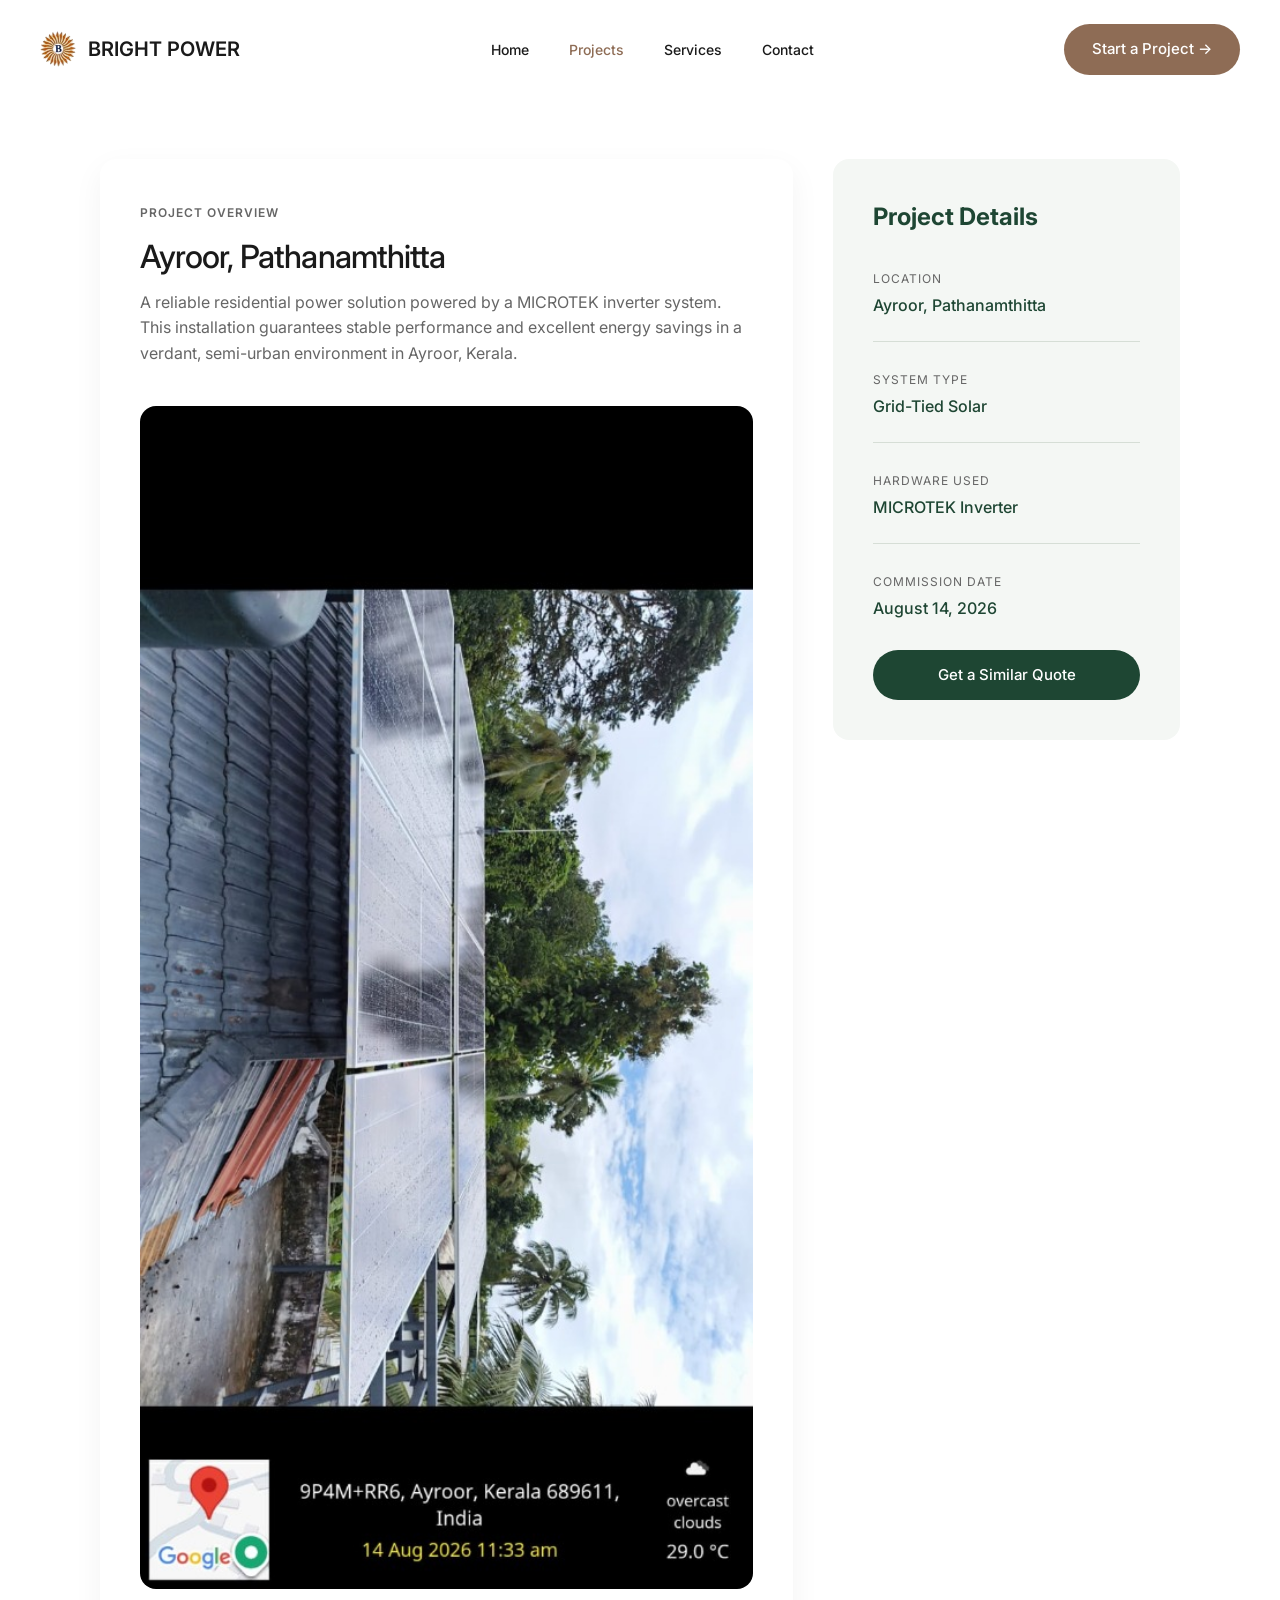
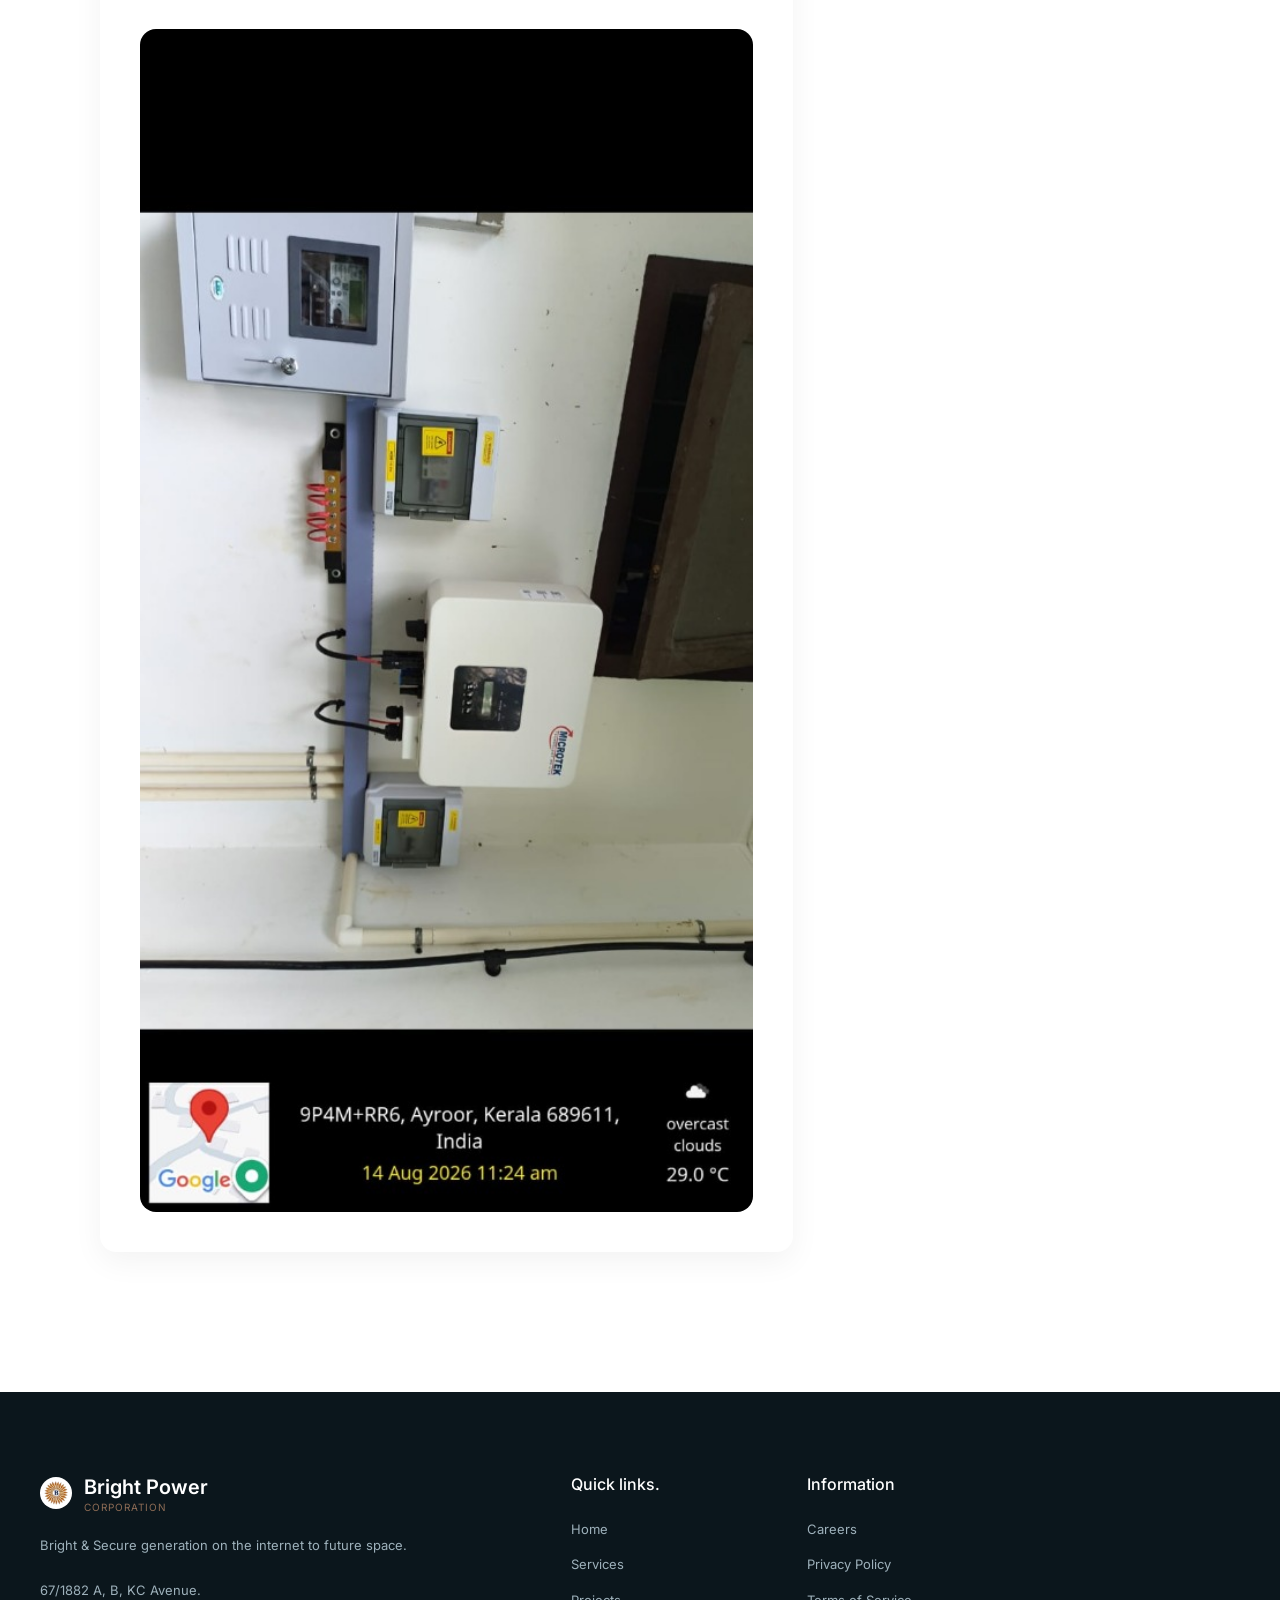
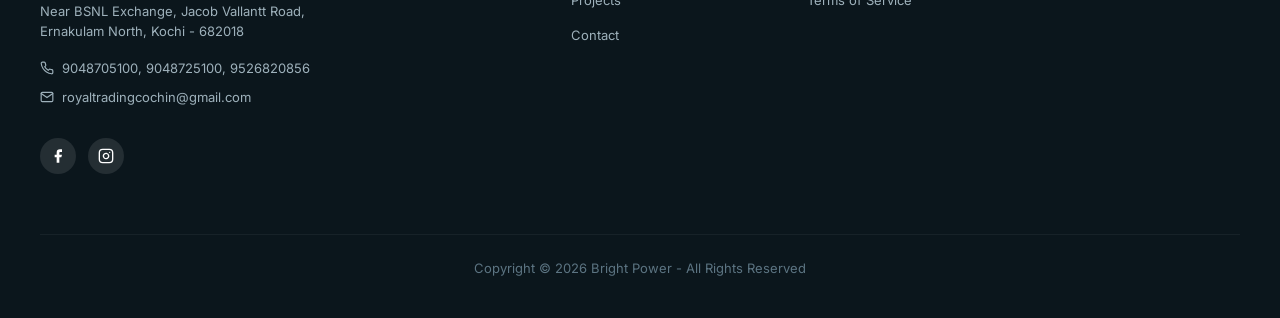
==== commit 8ac191e4: "refactor: remove Discover column from footer across all pages" ====
--- a/ayroor.html
+++ b/ayroor.html
@@ -126,15 +126,6 @@
                     </ul>
                 </div>
 
-                <div class="footer-col">
-                    <h4>Discover</h4>
-                    <ul class="footer-links">
-                        <li><a href="solution.html">Solution</a></li>
-                        <li><a href="center.html">Center</a></li>
-                        <li><a href="profession.html">Core Profession</a></li>
-                        <li><a href="articles.html">View Articles</a></li>
-                    </ul>
-                </div>
             </div>
 
             <div class="footer-bottom">
